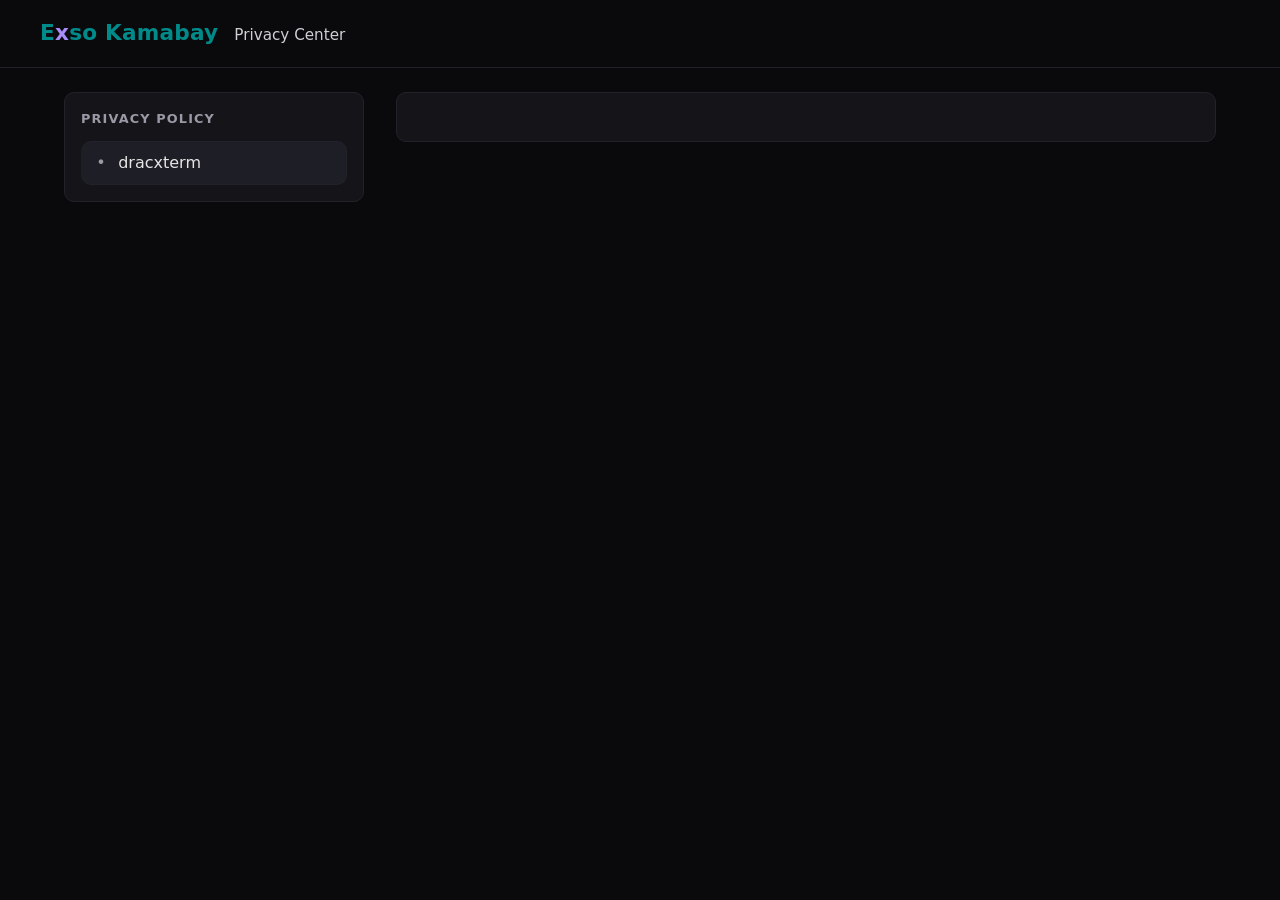
==== index.html @ 7bdce677 "Add privacy center page and dracXterm privacy policy - index.html: privacy center listing and docume" ====
<!DOCTYPE html>
<html lang="id">
<head>
<meta charset="utf-8">
<meta name="viewport" content="width=device-width, initial-scale=1">
<meta name="description" content="Privacy center dracXterm. Daftar dan pembaca dokumen Privacy Policy untuk project dracxterm.">
<meta name="color-scheme" content="dark">
<link rel="icon" href="data:image/svg+xml,%3Csvg xmlns='http://www.w3.org/2000/svg' viewBox='0 0 16 16'%3E%3Crect width='16' height='16' rx='3' fill='%230A0A0C'/%3E%3Cpath d='M3 5l2.5 3L3 11M7.5 11h5.5' stroke='%238A5CF6' stroke-width='1.6' fill='none' stroke-linecap='round' stroke-linejoin='round'/%3E%3C/svg%3E">
<title>Privacy Center dracXterm</title>
<style>
  :root {
    --bg: #0A0A0C;
    --surface: #141419;
    --elevated: #1E1E26;
    --text: #E6E6E6;
    --text-2: #CFCFD6;
    --muted: #9A9AA6;
    --accent: #8A5CF6;
    --accent-text: #A98BF9;
    --wordmark: #008B8B;
    --divider: #22222A;
    --danger: #FF9B9B;
    --amber: #F0B866;
    --mint: #7BE0B0;

    --space-1: 4px;
    --space-2: 8px;
    --space-3: 12px;
    --space-4: 16px;
    --space-5: 24px;
    --space-6: 32px;
    --space-7: 48px;

    --radius: 10px;
    --tap: 44px;

    --z-skip: 50;
    --z-header: 30;
  }

  * { box-sizing: border-box; }

  html { -webkit-text-size-adjust: 100%; }

  body {
    margin: 0;
    background: var(--bg);
    color: var(--text);
    font-family: ui-sans-serif, system-ui, -apple-system, "Segoe UI", Roboto, "Helvetica Neue", Arial, sans-serif;
    font-size: 16px;
    line-height: 1.6;
    min-height: 100vh;
    display: flex;
    flex-direction: column;
    overflow-wrap: break-word;
  }

  a { color: var(--accent-text); }
  a:hover { color: #C3AEFB; }

  :focus-visible {
    outline: 2px solid var(--accent);
    outline-offset: 2px;
    border-radius: 4px;
  }

  .skip {
    position: absolute;
    left: var(--space-4);
    top: -100px;
    z-index: var(--z-skip);
    background: var(--elevated);
    color: var(--text);
    border: 1px solid var(--accent);
    border-radius: var(--radius);
    padding: var(--space-3) var(--space-4);
    text-decoration: none;
    transition: top 120ms ease;
  }
  .skip:focus { top: var(--space-4); }

  header.site {
    position: sticky;
    top: 0;
    z-index: var(--z-header);
    background: rgba(10, 10, 12, 0.94);
    border-bottom: 1px solid var(--divider);
    padding: var(--space-4) var(--space-5);
  }

  .head-inner {
    max-width: 1200px;
    margin: 0 auto;
    display: flex;
    flex-wrap: wrap;
    align-items: baseline;
    gap: var(--space-2) var(--space-4);
  }

  .wordmark {
    font-size: 1.35rem;
    font-weight: 700;
    letter-spacing: 0.01em;
    color: var(--wordmark);
    margin: 0;
  }
  .wordmark .x { color: var(--accent-text); }

  .head-sub {
    margin: 0;
    color: var(--text-2);
    font-size: 0.95rem;
  }

  .layout {
    flex: 1 1 auto;
    width: 100%;
    max-width: 1200px;
    margin: 0 auto;
    padding: var(--space-5);
    display: grid;
    grid-template-columns: minmax(0, 1fr);
    gap: var(--space-5);
    align-items: start;
  }

  @media (min-width: 900px) {
    .layout {
      grid-template-columns: minmax(240px, 300px) minmax(0, 1fr);
      gap: var(--space-6);
    }
    nav.index { position: sticky; top: 88px; }
  }

  nav.index {
    background: var(--surface);
    border: 1px solid var(--divider);
    border-radius: var(--radius);
    padding: var(--space-4);
    min-width: 0;
  }

  .index-title {
    margin: 0 0 var(--space-3);
    font-size: 0.8rem;
    font-weight: 700;
    letter-spacing: 0.09em;
    text-transform: uppercase;
    color: var(--muted);
  }

  ul.policy-list {
    list-style: none;
    margin: 0;
    padding: 0;
    display: flex;
    flex-direction: column;
    gap: var(--space-2);
  }

  ul.policy-list a {
    display: flex;
    align-items: center;
    gap: var(--space-3);
    min-height: var(--tap);
    padding: var(--space-2) var(--space-3);
    border: 1px solid var(--divider);
    border-left: 3px solid transparent;
    border-radius: var(--radius);
    background: var(--elevated);
    color: var(--text);
    text-decoration: none;
    font-weight: 500;
  }

  ul.policy-list a::before {
    content: "\2022";
    color: var(--muted);
    font-size: 1rem;
    line-height: 1;
    width: 1ch;
    flex: none;
    text-align: center;
  }

  ul.policy-list a:hover { border-color: var(--accent); color: #FFFFFF; }

  /* Item aktif ditandai tiga cara sekaligus: glyph penunjuk, huruf tebal, dan
     garis kiri. Warna bukan satu-satunya pembeda. */
  ul.policy-list a[aria-current="true"] {
    border-left-color: var(--accent);
    border-color: var(--accent);
    background: #241D3B;
    font-weight: 700;
  }
  ul.policy-list a[aria-current="true"]::before {
    content: "\25B8";
    color: var(--accent-text);
  }

  .reader {
    background: var(--surface);
    border: 1px solid var(--divider);
    border-radius: var(--radius);
    padding: var(--space-5);
    min-width: 0;
    transition: opacity 160ms ease;
  }

  /* Peredupan diikat ke indikator tunda, bukan ke aria-busy. Muatan yang selesai
     di bawah ambang tunda tidak pernah menyentuh opacity, jadi tidak ada kedipan.
     Blok prefers-reduced-motion di bawah mematikan transisinya. */
  .reader.is-pending { opacity: 0.75; }

  .msg {
    margin: 0;
    padding: var(--space-4);
    border: 1px solid var(--divider);
    border-left: 4px solid var(--muted);
    border-radius: var(--radius);
    background: var(--elevated);
    color: var(--text-2);
  }
  .msg.is-error { border-left-color: var(--danger); }
  .msg.is-busy { border-left-color: var(--accent); }
  .msg strong { display: block; color: var(--text); margin-bottom: var(--space-1); }
  .msg code {
    display: inline-block;
    margin-top: var(--space-2);
    background: #0F0F14;
    border: 1px solid var(--divider);
    border-radius: 6px;
    padding: 2px 6px;
    font-family: ui-monospace, SFMono-Regular, Menlo, Consolas, monospace;
    font-size: 0.9em;
    color: var(--text);
  }
  .msg ul { margin: var(--space-2) 0 0; padding-left: 1.2em; }

  button.retry {
    display: block;
    margin-top: var(--space-3);
    min-height: var(--tap);
    padding: var(--space-2) var(--space-5);
    background: var(--accent);
    color: #0A0A0C;
    border: 1px solid var(--accent);
    border-radius: var(--radius);
    font: inherit;
    font-weight: 700;
    cursor: pointer;
  }
  button.retry:hover { background: #9C74F8; }

  /* --- Gaya untuk artikel policy yang disuntikkan ---
     Hanya elemen <article> yang diimpor ke sini, tanpa <style> milik dokumennya,
     jadi gaya artikel harus ada di halaman ini juga. */
  .reader article { max-width: 70ch; }
  .reader h1 { font-size: clamp(1.6rem, 1.2rem + 1.7vw, 2.1rem); line-height: 1.22; letter-spacing: -0.01em; margin: 0 0 var(--space-2); color: var(--text); }
  .reader h2 { font-size: 1.28rem; line-height: 1.3; letter-spacing: -0.005em; margin: var(--space-7) 0 var(--space-3); padding-top: var(--space-4); border-top: 1px solid var(--divider); color: var(--text); }
  .reader h3 { font-size: 1.02rem; line-height: 1.4; margin: var(--space-5) 0 var(--space-2); color: var(--text); }
  /* Header lengket di atas, jadi lompatan anchor perlu ruang agar judul tidak tertutup. */
  .reader [id] { scroll-margin-top: 96px; }
  .reader p, .reader li { color: var(--text-2); line-height: 1.7; }
  .reader p { margin: 0 0 var(--space-4); }
  .reader ul, .reader ol { padding-left: 1.25em; margin: 0 0 var(--space-4); }
  .reader li { margin-bottom: var(--space-2); }
  .reader li:last-child { margin-bottom: 0; }
  .reader .lead { color: var(--text); font-size: 1.06rem; }
  .reader .doc-meta { color: var(--muted); font-size: 0.92rem; margin-bottom: var(--space-5); }

  .reader .summary {
    background: var(--bg);
    border: 1px solid var(--divider);
    border-left: 3px solid var(--accent);
    border-radius: var(--radius);
    padding: var(--space-5);
    margin: var(--space-5) 0 var(--space-6);
  }
  .reader .summary h2,
  .reader .toc h2 {
    margin: 0 0 var(--space-3);
    padding-top: 0;
    border-top: 0;
    font-size: 0.82rem;
    letter-spacing: 0.1em;
    text-transform: uppercase;
    color: var(--muted);
  }
  .reader .summary ul { margin: 0; padding-left: 1.1em; }
  .reader .summary li { color: var(--text); margin-bottom: var(--space-3); }

  /* Penanda jenis informasi. Arti dibawa oleh teksnya, bukan warnanya. */
  .reader .tags { display: flex; flex-wrap: wrap; gap: var(--space-2); margin: 0 0 var(--space-4); padding: 0; list-style: none; }
  .reader .tag {
    display: inline-block;
    min-width: 0;
    white-space: nowrap;
    margin: 0;
    padding: 3px 10px;
    border: 1px solid currentColor;
    border-radius: 999px;
    background: var(--elevated);
    font-size: 0.78rem;
    font-weight: 600;
    letter-spacing: 0.02em;
    line-height: 1.6;
  }
  .reader .t-lokal { color: var(--accent-text); }
  .reader .t-luar { color: var(--amber); }
  .reader .t-kontrol { color: var(--mint); }

  .reader .callout {
    background: var(--elevated);
    border: 1px solid var(--divider);
    border-left: 3px solid var(--accent);
    border-radius: var(--radius);
    padding: var(--space-4) var(--space-5);
    margin: var(--space-5) 0;
  }
  .reader .callout > :last-child { margin-bottom: 0; }
  .reader .callout p:first-child { color: var(--text); }

  .reader .toc {
    background: var(--bg);
    border: 1px solid var(--divider);
    border-radius: var(--radius);
    padding: var(--space-4) var(--space-5);
    margin-bottom: var(--space-6);
  }
  .reader .toc ol { margin: 0; padding-left: 1.4em; }
  .reader .toc li { margin-bottom: var(--space-1); }
  .reader .toc a { display: inline-block; max-width: 100%; overflow-wrap: anywhere; padding: 6px 0; }

  .reader .scroll-x { overflow-x: auto; margin: 0 0 var(--space-4); }
  .reader table { width: 100%; border-collapse: collapse; font-size: 0.95rem; }
  .reader caption { text-align: left; color: var(--muted); font-size: 0.9rem; padding-bottom: var(--space-2); }
  .reader th, .reader td { border: 1px solid var(--divider); padding: var(--space-2) var(--space-3); text-align: left; vertical-align: top; }
  .reader th { color: var(--text); background: var(--elevated); font-weight: 600; }

  .reader code {
    background: #0F0F14;
    border: 1px solid var(--divider);
    border-radius: 5px;
    padding: 1px 5px;
    font-family: ui-monospace, SFMono-Regular, Menlo, Consolas, "Liberation Mono", monospace;
    font-size: 0.88em;
    color: var(--text);
  }

  .reader .sign-off {
    margin-top: var(--space-6);
    padding-top: var(--space-4);
    border-top: 1px solid var(--divider);
    color: var(--muted);
    font-size: 0.92rem;
  }

  .reader .doc-nav { display: none; }

  @media (max-width: 520px) {
    .layout { padding: var(--space-4); gap: var(--space-4); }
    .reader, nav.index { padding: var(--space-4); }
  }

  /* Penanda dijaga satu baris di lebar normal. Pada lebar ekstrem (zoom tinggi di
     layar kecil) membungkus lebih baik daripada memaksa seluruh halaman menggeser. */
  @media (max-width: 380px) {
    .reader .tag { white-space: normal; overflow-wrap: anywhere; }
  }

  @media (prefers-reduced-motion: reduce) {
    * { animation: none !important; transition: none !important; scroll-behavior: auto !important; }
  }
</style>
</head>
<body>

<a class="skip" href="#reader">Lompat ke isi dokumen</a>

<header class="site">
  <div class="head-inner">
    <p class="wordmark">E<span class="x">x</span>so Kamabay</p>
    <p class="head-sub">Privacy Center</p>
  </div>
</header>

<div class="layout">

  <nav class="index" aria-labelledby="index-title">
    <h2 class="index-title" id="index-title">Privacy Policy</h2>
    <div id="index-state" role="status" aria-live="polite">
      <p class="msg is-busy"><strong>Memuat daftar</strong>Mengambil config.json.</p>
    </div>
    <ul class="policy-list" id="policy-list" hidden></ul>
  </nav>

  <main class="reader" id="reader" tabindex="-1" aria-busy="false" aria-label="Pembaca dokumen">
    <div id="reader-state" role="status" aria-live="polite"></div>
    <div id="reader-content"></div>
  </main>

</div>

<script>
(function () {
  "use strict";

  var PATH_RE = /^Privacy-Policy\/[A-Za-z0-9._-]+\.html$/;

  var listEl = document.getElementById("policy-list");
  var indexState = document.getElementById("index-state");
  var readerState = document.getElementById("reader-state");
  var readerContent = document.getElementById("reader-content");
  var readerEl = document.getElementById("reader");

  var activeLink = null;
  var docController = null;   // AbortController untuk dokumen yang sedang berjalan
  var docToken = 0;           // penanda urutan, supaya respons lama tidak menimpa pilihan terbaru
  var pendingTimer = null;    // penunda indikator muat
  var PENDING_DELAY = 180;    // ms; di bawah ambang ini indikator tidak pernah tampil
  var isFileProtocol = location.protocol === "file:";

  // ---------------------------------------------------------------- utilitas

  function clear(node) {
    while (node.firstChild) node.removeChild(node.firstChild);
  }

  function el(tag, className, text) {
    var n = document.createElement(tag);
    if (className) n.className = className;
    if (text != null) n.textContent = text;
    return n;
  }

  /**
   * Satu panel pesan: judul, penjelasan, contoh perintah opsional, dan tombol
   * "Coba lagi" opsional. Semua teks lewat textContent, tidak pernah innerHTML.
   */
  function showMessage(target, opts) {
    clear(target);
    var box = el("p", "msg" + (opts.kind ? " is-" + opts.kind : ""));
    box.appendChild(el("strong", null, opts.title));
    box.appendChild(document.createTextNode(opts.body || ""));

    if (opts.code) {
      box.appendChild(document.createElement("br"));
      box.appendChild(el("code", null, opts.code));
    }
    target.appendChild(box);

    if (opts.onRetry) {
      var btn = el("button", "retry", "Coba lagi");
      btn.type = "button";
      btn.addEventListener("click", opts.onRetry);
      box.appendChild(btn);
    }
    return box;
  }

  function networkHint(err) {
    if (isFileProtocol) {
      return "Halaman ini dibuka lewat file://, dan peramban memblokir fetch pada protokol itu. " +
             "Jalankan folder project lewat HTTP server lokal, lalu buka http://localhost:8000/.";
    }
    return "Permintaan jaringan gagal: " + (err && err.message ? err.message : "sebab tidak diketahui") + ".";
  }

  // ------------------------------------------------------- validasi entri config

  function validateEntry(entry) {
    if (!entry || typeof entry !== "object" || Array.isArray(entry)) return null;

    var name = entry["project name"];
    var path = entry.path;

    if (typeof name !== "string" || name.trim() === "") return null;
    if (typeof path !== "string") return null;

    if (path.indexOf("\\") !== -1) return null;      // backslash
    if (path.charAt(0) === "/") return null;         // leading slash
    if (path.indexOf("..") !== -1) return null;      // traversal
    if (path.indexOf(":") !== -1) return null;       // protocol atau URL lintas-origin
    if (!PATH_RE.test(path)) return null;            // hanya .html di dalam Privacy-Policy/

    return { name: name.trim(), path: path };
  }

  // ---------------------------------------------------------- sanitasi dokumen

  var FORBIDDEN = "script,iframe,object,embed,noscript,base,form,link,meta,template,frame,frameset,portal";
  var URL_ATTRS = ["href", "src", "xlink:href", "action", "formaction", "data", "srcdoc", "poster", "background"];
  var BAD_SCHEME = /^(javascript|vbscript|data):/i;
  var CONTROL_CHARS = /[\u0000-\u0020]/g;

  function sanitize(root) {
    Array.prototype.forEach.call(root.querySelectorAll(FORBIDDEN), function (node) {
      node.parentNode.removeChild(node);
    });

    var all = root.querySelectorAll("*");
    for (var i = 0; i < all.length; i++) {
      var node = all[i];
      var attrs = Array.prototype.slice.call(node.attributes);
      for (var j = 0; j < attrs.length; j++) {
        var name = attrs[j].name;
        var lower = name.toLowerCase();
        var raw = attrs[j].value || "";
        // Karakter kendali dibuang dulu, supaya "java\tscript:" tidak lolos.
        var value = raw.replace(CONTROL_CHARS, "");

        if (lower.indexOf("on") === 0) {
          node.removeAttribute(name);
        } else if (URL_ATTRS.indexOf(lower) !== -1 && BAD_SCHEME.test(value)) {
          node.removeAttribute(name);
        } else if (lower === "style" && /url\s*\(|expression|@import/i.test(raw)) {
          node.removeAttribute(name);
        }
      }
      if (node.tagName === "A") {
        var href = node.getAttribute("href");
        if (href && href.charAt(0) !== "#") node.setAttribute("rel", "noopener noreferrer");
      }
    }
    return root;
  }

  // ------------------------------------------------------------ memuat dokumen

  function setBusy(on) {
    readerEl.setAttribute("aria-busy", on ? "true" : "false");
  }

  // Status untuk pembaca layar (aria-busy) dipisah dari indikator visual. Panel
  // "Memuat" dan peredupan baru dipasang setelah ambang tunda; dokumen lokal
  // hampir selalu selesai sebelum itu, jadi tidak ada yang sempat berkedip.
  function stopPending() {
    if (pendingTimer !== null) {
      clearTimeout(pendingTimer);
      pendingTimer = null;
    }
    readerEl.classList.remove("is-pending");
  }

  function startPending(entry) {
    stopPending();
    pendingTimer = window.setTimeout(function () {
      pendingTimer = null;
      readerEl.classList.add("is-pending");
      showMessage(readerState, {
        kind: "busy",
        title: "Memuat dokumen",
        body: entry.name + " (" + entry.path + ")"
      });
    }, PENDING_DELAY);
  }

  function markActive(link) {
    if (activeLink) activeLink.removeAttribute("aria-current");
    activeLink = link || null;
    if (activeLink) activeLink.setAttribute("aria-current", "true");
  }

  function loadPolicy(entry, link) {
    // Klik beruntun: batalkan permintaan sebelumnya dan naikkan token, supaya
    // respons yang datang terlambat tidak menimpa pilihan terbaru.
    if (docController) docController.abort();
    var controller = new AbortController();
    var token = ++docToken;
    docController = controller;

    // Isi lama dibiarkan tampil sampai penggantinya siap. Mengosongkannya lebih
    // dulu membuat panel mengerut dan tinggi halaman melompat sebelum isi baru
    // masuk -- itulah yang terlihat sebagai kedipan.
    markActive(link);
    setBusy(true);
    startPending(entry);

    fetch(entry.path, { signal: controller.signal, credentials: "omit" })
      .then(function (res) {
        if (!res.ok) throw new Error("HTTP " + res.status + " " + res.statusText);
        return res.text();
      })
      .then(function (html) {
        if (token !== docToken) return;   // sudah tergantikan klik yang lebih baru

        var parsed = new DOMParser().parseFromString(html, "text/html");
        var article = parsed.querySelector("[data-policy-content]");

        if (!article) {
          stopPending();
          clear(readerContent);
          setBusy(false);
          showMessage(readerState, {
            kind: "error",
            title: "Dokumen tidak punya bagian yang bisa ditampilkan.",
            body: entry.path + " berhasil diambil, tetapi di dalamnya tidak ada elemen " +
                  "[data-policy-content]. Buka berkas itu langsung lewat tautan di daftar untuk membacanya.",
            onRetry: function () { loadPolicy(entry, link); }
          });
          return;
        }

        var safe = sanitize(document.importNode(article, true));
        stopPending();
        clear(readerState);
        clear(readerContent);
        readerContent.appendChild(safe);
        setBusy(false);

        // Penggantian di tempat mempertahankan posisi gulir. Kalau kepala pembaca
        // sudah tergulir ke atas layar, kembalikan ke sana supaya dokumen baru
        // dibaca dari awal, bukan dari tengah.
        if (readerEl.getBoundingClientRect().top < 0) {
          readerEl.scrollIntoView({ block: "start" });
        }

        // Di layar sempit, pembaca berada di bawah daftar. Fokus dipindahkan ke judul
        // artikel supaya pembacaan dimulai dari sana dan Tab berikutnya berjalan dari
        // posisi itu, bukan kembali ke awal halaman.
        var heading = safe.querySelector("h1, h2");
        if (heading && window.matchMedia("(max-width: 899px)").matches) {
          if (!heading.hasAttribute("tabindex")) heading.setAttribute("tabindex", "-1");
          heading.focus();
        }
      })
      .catch(function (err) {
        if (err && err.name === "AbortError") return;
        if (token !== docToken) return;
        stopPending();
        clear(readerContent);
        setBusy(false);
        showMessage(readerState, {
          kind: "error",
          title: "Dokumen gagal dimuat.",
          body: networkHint(err) + " Berkas yang diminta: " + entry.path + ".",
          code: isFileProtocol ? "python3 -m http.server 8000" : null,
          onRetry: function () { loadPolicy(entry, link); }
        });
      });
  }

  // -------------------------------------------------------------- render daftar

  function renderList(entries) {
    clear(listEl);
    listEl.hidden = false;

    entries.forEach(function (entry) {
      var li = document.createElement("li");
      var a = document.createElement("a");
      a.href = entry.path;              // satu-satunya sumber URL adalah entry.path
      a.textContent = entry.name;       // nama dari config, selalu sebagai teks
      a.addEventListener("click", function (ev) {
        if (ev.metaKey || ev.ctrlKey || ev.shiftKey || ev.altKey || ev.button !== 0) return;
        ev.preventDefault();
        loadPolicy(entry, a);
      });
      li.appendChild(a);
      listEl.appendChild(li);
    });

    // Satu dokumen tidak butuh kotak pencarian, jadi tidak ada. Hitungan hanya
    // ditampilkan saat daftarnya lebih dari satu.
    clear(indexState);
    if (entries.length > 1) {
      var box = el("p", "msg");
      box.appendChild(el("strong", null, entries.length + " dokumen tersedia"));
      box.appendChild(document.createTextNode("Pilih salah satu untuk membacanya."));
      indexState.appendChild(box);
    }
  }

  // ----------------------------------------------------------------- muat config

  function loadConfig() {
    listEl.hidden = true;
    clear(listEl);
    clear(readerState);
    clear(readerContent);
    markActive(null);
    showMessage(indexState, { kind: "busy", title: "Memuat daftar", body: "Mengambil config.json." });

    fetch("./config.json", { cache: "no-cache", credentials: "omit" })
      .then(function (res) {
        if (!res.ok) throw new Error("HTTP " + res.status + " " + res.statusText);
        return res.text();
      })
      .then(function (text) {
        var data;
        try {
          data = JSON.parse(text);
        } catch (e) {
          throw new SyntaxError("config.json bukan JSON yang valid. " + e.message);
        }

        // Bentuk resminya array. Satu object dinormalkan jadi array supaya loader
        // tetap kompatibel dengan config lama.
        var raw = Array.isArray(data) ? data : (data && typeof data === "object" ? [data] : null);
        if (!raw) {
          showMessage(indexState, {
            kind: "error",
            title: "Bentuk config.json tidak dikenali.",
            body: "Isinya harus berupa array entri, atau satu object entri.",
            onRetry: loadConfig
          });
          return;
        }

        var valid = [];
        var rejected = 0;
        raw.forEach(function (item) {
          var entry = validateEntry(item);
          if (entry) valid.push(entry); else rejected++;
        });

        if (valid.length === 0) {
          showMessage(indexState, {
            kind: "error",
            title: rejected > 0 ? "Tidak ada entri yang valid." : "Daftar masih kosong.",
            body: rejected > 0
              ? rejected + " entri ditolak. Setiap entri butuh \"project name\" berisi teks dan \"path\" relatif berbentuk:"
              : "config.json terbaca, tetapi belum berisi satu pun Privacy Policy.",
            code: rejected > 0 ? "Privacy-Policy/<nama>.html" : null,
            onRetry: loadConfig
          });
          return;
        }

        renderList(valid);

        if (rejected > 0) {
          showMessage(readerState, {
            kind: "error",
            title: rejected + " entri dilewati.",
            body: "Entri tersebut tidak lolos pemeriksaan path. Sisanya tetap bisa dibuka dari daftar."
          });
        }
      })
      .catch(function (err) {
        var syntax = err instanceof SyntaxError;
        showMessage(indexState, {
          kind: "error",
          title: syntax ? "config.json gagal dibaca." : "Daftar gagal dimuat.",
          body: syntax ? err.message : networkHint(err),
          code: isFileProtocol ? "python3 -m http.server 8000" : null,
          onRetry: loadConfig
        });
      });
  }

  loadConfig();
})();
</script>

</body>
</html>
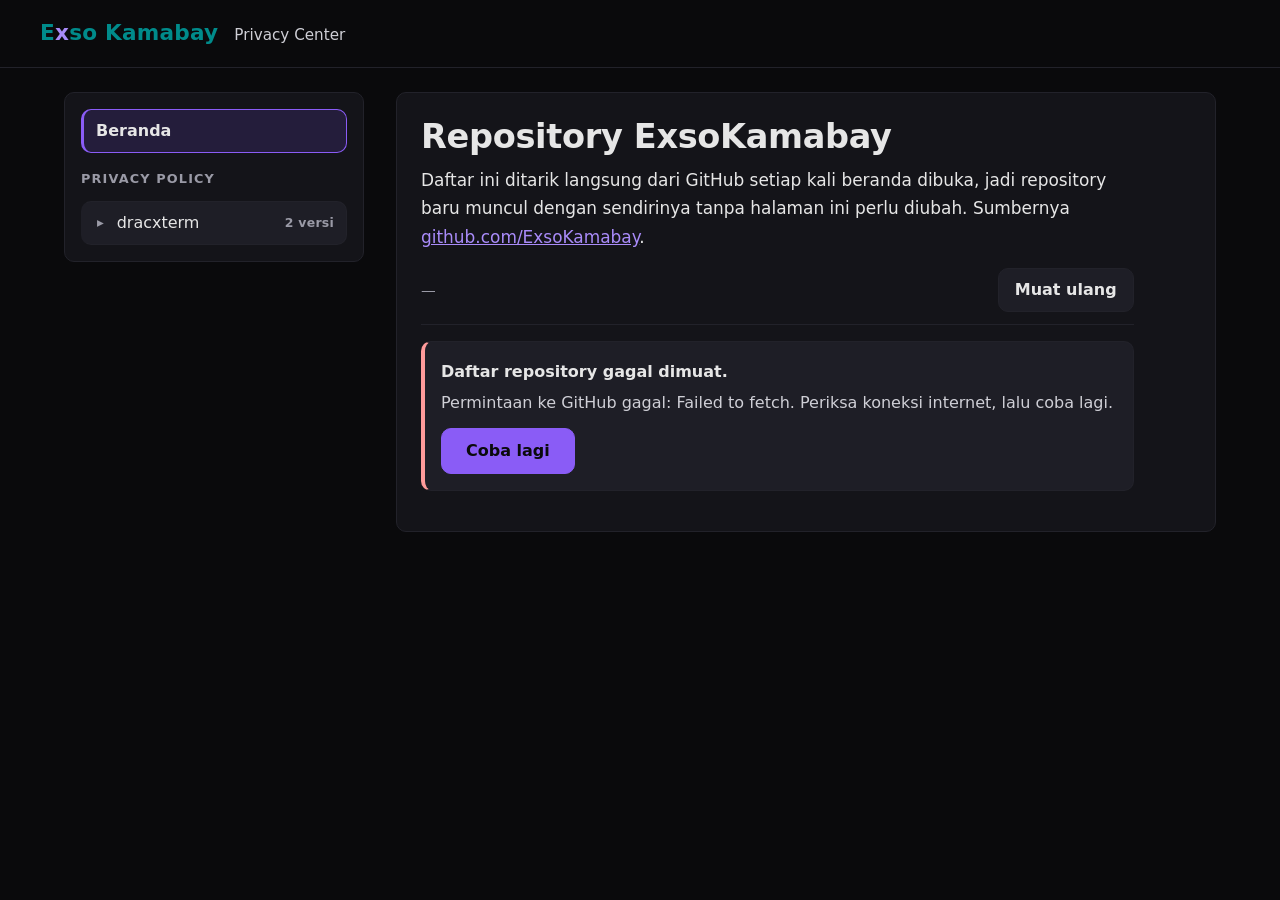
==== commit 1f5d8f6b: "Add per-version policy documents and a repository home panel - Privacy-Policy/dracxterm/: documents " ====
--- a/index.html
+++ b/index.html
@@ -3,7 +3,7 @@
 <head>
 <meta charset="utf-8">
 <meta name="viewport" content="width=device-width, initial-scale=1">
-<meta name="description" content="Privacy center dracXterm. Daftar dan pembaca dokumen Privacy Policy untuk project dracxterm.">
+<meta name="description" content="Privacy center Exso Kamabay. Daftar repository publik dari GitHub, serta pembaca dokumen Privacy Policy per project dan per versi.">
 <meta name="color-scheme" content="dark">
 <link rel="icon" href="data:image/svg+xml,%3Csvg xmlns='http://www.w3.org/2000/svg' viewBox='0 0 16 16'%3E%3Crect width='16' height='16' rx='3' fill='%230A0A0C'/%3E%3Cpath d='M3 5l2.5 3L3 11M7.5 11h5.5' stroke='%238A5CF6' stroke-width='1.6' fill='none' stroke-linecap='round' stroke-linejoin='round'/%3E%3C/svg%3E">
 <title>Privacy Center dracXterm</title>
@@ -40,6 +40,10 @@
 
   * { box-sizing: border-box; }
 
+  /* display:none bawaan atribut hidden kalah oleh display:flex di bawah,
+     jadi aturannya dipaksa di sini sekali untuk seluruh halaman. */
+  [hidden] { display: none !important; }
+
   html { -webkit-text-size-adjust: 100%; }
 
   body {
@@ -158,10 +162,12 @@
     gap: var(--space-2);
   }
 
-  ul.policy-list a {
+  /* --- Baris project: tombol yang mengungkap daftar versinya --- */
+  .project-btn {
     display: flex;
     align-items: center;
     gap: var(--space-3);
+    width: 100%;
     min-height: var(--tap);
     padding: var(--space-2) var(--space-3);
     border: 1px solid var(--divider);
@@ -169,11 +175,73 @@
     border-radius: var(--radius);
     background: var(--elevated);
     color: var(--text);
+    font: inherit;
+    font-weight: 500;
+    text-align: left;
+    cursor: pointer;
+  }
+
+  /* Arah segitiga membawa status buka/tutup tanpa bergantung pada warna. */
+  .project-btn::before {
+    content: "\25B8";
+    color: var(--muted);
+    font-size: 0.85rem;
+    line-height: 1;
+    width: 1ch;
+    flex: none;
+    text-align: center;
+  }
+  .project-btn[aria-expanded="true"]::before {
+    content: "\25BE";
+    color: var(--accent-text);
+  }
+
+  .project-btn:hover { border-color: var(--accent); color: #FFFFFF; }
+
+  .project-name { flex: 1 1 auto; min-width: 0; overflow-wrap: anywhere; }
+
+  .project-count {
+    flex: none;
+    color: var(--muted);
+    font-size: 0.78rem;
+    font-weight: 600;
+    letter-spacing: 0.02em;
+  }
+
+  /* Project yang dokumennya sedang dibaca tetap terbaca walau daftar versinya
+     ditutup lagi. */
+  .project-btn.is-reading {
+    border-left-color: var(--accent);
+    border-color: var(--accent);
+    font-weight: 700;
+  }
+
+  ul.version-list {
+    list-style: none;
+    margin: var(--space-2) 0 var(--space-2) var(--space-4);
+    padding: 0 0 0 var(--space-3);
+    border-left: 1px solid var(--divider);
+    display: flex;
+    flex-direction: column;
+    gap: var(--space-1);
+  }
+
+  ul.version-list a {
+    display: flex;
+    align-items: center;
+    gap: var(--space-2);
+    min-height: var(--tap);
+    padding: var(--space-2) var(--space-3);
+    border: 1px solid transparent;
+    border-left: 3px solid transparent;
+    border-radius: var(--radius);
+    color: var(--text-2);
     text-decoration: none;
-    font-weight: 500;
-  }
-
-  ul.policy-list a::before {
+    font-family: ui-monospace, SFMono-Regular, Menlo, Consolas, "Liberation Mono", monospace;
+    font-size: 0.92rem;
+  }
+
+  ul.version-list a::before {
     content: "\2022";
     color: var(--muted);
     font-size: 1rem;
@@ -183,17 +251,18 @@
     text-align: center;
   }
 
-  ul.policy-list a:hover { border-color: var(--accent); color: #FFFFFF; }
-
-  /* Item aktif ditandai tiga cara sekaligus: glyph penunjuk, huruf tebal, dan
+  ul.version-list a:hover { border-color: var(--accent); color: #FFFFFF; }
+
+  /* Versi aktif ditandai tiga cara sekaligus: glyph penunjuk, huruf tebal, dan
      garis kiri. Warna bukan satu-satunya pembeda. */
-  ul.policy-list a[aria-current="true"] {
+  ul.version-list a[aria-current="true"] {
     border-left-color: var(--accent);
     border-color: var(--accent);
     background: #241D3B;
+    color: var(--text);
     font-weight: 700;
   }
-  ul.policy-list a[aria-current="true"]::before {
+  ul.version-list a[aria-current="true"]::before {
     content: "\25B8";
     color: var(--accent-text);
   }
@@ -211,6 +280,21 @@
      di bawah ambang tunda tidak pernah menyentuh opacity, jadi tidak ada kedipan.
      Blok prefers-reduced-motion di bawah mematikan transisinya. */
   .reader.is-pending { opacity: 0.75; }
+
+  /* Animasi masuk. Fill mode "backwards" dipilih supaya keadaan awal berlaku
+     sejak frame pertama tetapi tidak menetap sesudahnya: elemen tidak pernah
+     bisa tertinggal transparan kalau animasinya batal berjalan. */
+  @keyframes enter-rise {
+    from { opacity: 0; transform: translateY(6px); }
+    to   { opacity: 1; transform: none; }
+  }
+  @keyframes enter-fade {
+    from { opacity: 0; }
+    to   { opacity: 1; }
+  }
+
+  .enter { animation: enter-rise 200ms ease-out backwards; }
+  .enter-soft { animation: enter-fade 160ms ease-out backwards; }
 
   .msg {
     margin: 0;
@@ -358,6 +442,157 @@
 
   .reader .doc-nav { display: none; }
 
+  /* --- Beranda: daftar repository yang diambil langsung dari GitHub ---
+     Ditaruh setelah gaya artikel policy supaya override .reader ul / .reader li
+     di bawah ini menang tanpa perlu menaikkan spesifisitas. */
+  .nav-home {
+    display: block;
+    width: 100%;
+    min-height: var(--tap);
+    margin-bottom: var(--space-4);
+    padding: var(--space-2) var(--space-3);
+    border: 1px solid var(--divider);
+    border-left: 3px solid transparent;
+    border-radius: var(--radius);
+    background: var(--elevated);
+    color: var(--text);
+    font: inherit;
+    font-weight: 600;
+    text-align: left;
+    cursor: pointer;
+  }
+  .nav-home:hover { border-color: var(--accent); color: #FFFFFF; }
+  .nav-home[aria-current="true"] {
+    border-color: var(--accent);
+    border-left-color: var(--accent);
+    background: #241D3B;
+    font-weight: 700;
+  }
+
+  .reader .home { max-width: 70ch; }
+
+  .repo-bar {
+    display: flex;
+    flex-wrap: wrap;
+    align-items: center;
+    justify-content: space-between;
+    gap: var(--space-3);
+    margin: 0 0 var(--space-4);
+    padding-bottom: var(--space-3);
+    border-bottom: 1px solid var(--divider);
+  }
+  .reader .repo-count { margin: 0; color: var(--muted); font-size: 0.92rem; }
+
+  .repo-refresh {
+    min-height: var(--tap);
+    padding: var(--space-2) var(--space-4);
+    border: 1px solid var(--divider);
+    border-radius: var(--radius);
+    background: var(--elevated);
+    color: var(--text);
+    font: inherit;
+    font-weight: 600;
+    cursor: pointer;
+  }
+  .repo-refresh:hover { border-color: var(--accent); color: #FFFFFF; }
+  .repo-refresh[disabled] { opacity: 0.6; cursor: default; }
+  .repo-refresh { transition: opacity 160ms ease, border-color 120ms ease, color 120ms ease; }
+
+  /* Penanda penyegaran ditumpangkan di atas garis batas yang memang sudah ada,
+     jadi ia tidak menambah tinggi dan tidak ada isi yang bergeser saat muncul. */
+  .repo-bar { position: relative; }
+  .repo-bar::after {
+    content: "";
+    position: absolute;
+    left: 0;
+    right: 0;
+    bottom: -1px;
+    height: 1px;
+    background: var(--accent);
+    transform: scaleX(0);
+    opacity: 0;
+    transition: opacity 160ms ease;
+  }
+  .home.is-refreshing .repo-bar::after {
+    opacity: 1;
+    animation: repo-sweep 1000ms ease-in-out infinite;
+  }
+  @keyframes repo-sweep {
+    0%       { transform: scaleX(0); transform-origin: left center; }
+    49.9%    { transform: scaleX(1); transform-origin: left center; }
+    50%      { transform: scaleX(1); transform-origin: right center; }
+    100%     { transform: scaleX(0); transform-origin: right center; }
+  }
+
+  ul.repo-list { transition: opacity 160ms ease; }
+  .home.is-refreshing ul.repo-list { opacity: 0.65; }
+
+  .repo-state { margin-bottom: var(--space-4); }
+  .repo-state:empty { display: none; margin-bottom: 0; }
+
+  ul.repo-list {
+    list-style: none;
+    margin: 0;
+    padding: 0;
+    display: flex;
+    flex-direction: column;
+    gap: var(--space-3);
+  }
+
+  li.repo {
+    margin: 0;
+    padding: var(--space-4);
+    border: 1px solid var(--divider);
+    border-left: 3px solid var(--divider);
+    border-radius: var(--radius);
+    background: var(--elevated);
+  }
+  li.repo:hover { border-left-color: var(--accent); }
+
+  .repo-head {
+    display: flex;
+    flex-wrap: wrap;
+    align-items: baseline;
+    gap: var(--space-2) var(--space-3);
+    margin-bottom: var(--space-2);
+  }
+
+  .repo-name {
+    font-family: ui-monospace, SFMono-Regular, Menlo, Consolas, "Liberation Mono", monospace;
+    font-size: 1rem;
+    font-weight: 700;
+    overflow-wrap: anywhere;
+  }
+
+  /* Penanda jenis repo. Artinya dibawa oleh teksnya, bukan warnanya. */
+  .repo-badge {
+    padding: 1px 8px;
+    border: 1px solid currentColor;
+    border-radius: 999px;
+    color: var(--muted);
+    font-size: 0.75rem;
+    font-weight: 600;
+    letter-spacing: 0.02em;
+    white-space: nowrap;
+  }
+
+  .reader .repo-desc { margin: 0 0 var(--space-3); color: var(--text-2); }
+  .reader .repo-desc.is-empty { color: var(--muted); font-style: italic; }
+
+  ul.repo-meta {
+    display: flex;
+    flex-wrap: wrap;
+    gap: var(--space-2) var(--space-4);
+    margin: 0;
+    padding: 0;
+    list-style: none;
+  }
+  .reader ul.repo-meta li {
+    margin: 0;
+    color: var(--muted);
+    font-size: 0.85rem;
+  }
+
   @media (max-width: 520px) {
     .layout { padding: var(--space-4); gap: var(--space-4); }
     .reader, nav.index { padding: var(--space-4); }
@@ -387,7 +622,8 @@
 
 <div class="layout">
 
-  <nav class="index" aria-labelledby="index-title">
+  <nav class="index" aria-label="Navigasi dokumen">
+    <button type="button" class="nav-home" id="nav-home" aria-current="true">Beranda</button>
     <h2 class="index-title" id="index-title">Privacy Policy</h2>
     <div id="index-state" role="status" aria-live="polite">
       <p class="msg is-busy"><strong>Memuat daftar</strong>Mengambil config.json.</p>
@@ -395,7 +631,7 @@
     <ul class="policy-list" id="policy-list" hidden></ul>
   </nav>
 
-  <main class="reader" id="reader" tabindex="-1" aria-busy="false" aria-label="Pembaca dokumen">
+  <main class="reader" id="reader" tabindex="-1" aria-busy="false" aria-label="Panel utama">
     <div id="reader-state" role="status" aria-live="polite"></div>
     <div id="reader-content"></div>
   </main>
@@ -406,7 +642,25 @@
 (function () {
   "use strict";
 
-  var PATH_RE = /^Privacy-Policy\/[A-Za-z0-9._-]+\.html$/;
+  // Berkas dokumen selalu di dalam Privacy-Policy/, boleh langsung di sana atau
+  // satu tingkat di dalam folder project. Tidak ada bentuk lain yang diterima.
+  var FILE_RE = /^Privacy-Policy\/(?:[A-Za-z0-9._-]+\/)?[A-Za-z0-9._-]+\.html$/;
+  var DIR_RE = /^Privacy-Policy\/[A-Za-z0-9._-]+$/;
+  var LABEL_RE = /^[A-Za-z0-9][A-Za-z0-9._-]*$/;
+
+  // Beranda menarik daftar repository publik langsung dari GitHub, jadi repo
+  // baru ikut muncul tanpa halaman ini perlu diubah. Endpoint-nya publik dan
+  // mengirim Access-Control-Allow-Origin: *, jadi tidak butuh proxy atau token.
+  var GH_USER = "ExsoKamabay";
+  var GH_API = "https://api.github.com/users/" + GH_USER + "/repos";
+  var GH_PROFILE = "https://github.com/" + GH_USER;
+  var REPO_URL_RE = /^https:\/\/github\.com\/[A-Za-z0-9._-]+\/[A-Za-z0-9._-]+$/;
+  var REPO_PAGE_SIZE = 100;
+  var REPO_MAX_PAGES = 3;
+  // Tanpa token GitHub hanya memberi 60 permintaan per jam per alamat IP.
+  // Cache singkat menahan muat-ulang beruntun tanpa membuat daftarnya basi.
+  var REPO_CACHE_KEY = "privacy-center:repos:" + GH_USER;
+  var REPO_TTL = 10 * 60 * 1000;
 
   var listEl = document.getElementById("policy-list");
   var indexState = document.getElementById("index-state");
@@ -414,6 +668,7 @@
   var readerContent = document.getElementById("reader-content");
   var readerEl = document.getElementById("reader");
 
+  var projects = [];          // project yang sudah dirender, untuk penanda "sedang dibaca"
   var activeLink = null;
   var docController = null;   // AbortController untuk dokumen yang sedang berjalan
   var docToken = 0;           // penanda urutan, supaya respons lama tidak menimpa pilihan terbaru
@@ -421,6 +676,17 @@
   var PENDING_DELAY = 180;    // ms; di bawah ambang ini indikator tidak pernah tampil
   var isFileProtocol = location.protocol === "file:";
 
+  var homeBtn = document.getElementById("nav-home");
+  var homeVisible = false;    // beranda sedang tampil di panel pembaca
+  var repoListEl = null;      // <ul> repo, dibuat ulang tiap beranda dirender
+  var repoStateEl = null;     // slot pesan di dalam beranda
+  var repoCountEl = null;
+  var repoRefreshBtn = null;
+  var repoController = null;
+  var repoToken = 0;
+  var repoPendingTimer = null;   // penunda indikator segar, sama pola dengan pembaca
+  var repoListSignature = "";    // isi daftar yang sedang tampil, untuk memutuskan perlu dirender ulang atau tidak
+
   // ---------------------------------------------------------------- utilitas
 
   function clear(node) {
@@ -432,6 +698,23 @@
     if (className) n.className = className;
     if (text != null) n.textContent = text;
     return n;
+  }
+
+  function prefersReducedMotion() {
+    return !!(window.matchMedia && window.matchMedia("(prefers-reduced-motion: reduce)").matches);
+  }
+
+  /**
+   * Menandai satu elemen supaya dimunculkan dengan animasi masuk. Kelasnya
+   * dipasang sebelum elemen menyentuh dokumen, jadi keadaan awalnya sudah
+   * berlaku pada frame pertama dan tidak ada satu frame pun yang menampilkannya
+   * penuh lalu menariknya kembali.
+   */
+  function animateIn(node, soft, delayMs) {
+    if (!node || prefersReducedMotion()) return node;
+    node.classList.add(soft ? "enter-soft" : "enter");
+    if (delayMs) node.style.animationDelay = delayMs + "ms";
+    return node;
   }
 
   /**
@@ -448,6 +731,7 @@
       box.appendChild(document.createElement("br"));
       box.appendChild(el("code", null, opts.code));
     }
+    animateIn(box, true);
     target.appendChild(box);
 
     if (opts.onRetry) {
@@ -469,6 +753,63 @@
 
   // ------------------------------------------------------- validasi entri config
 
+  // Dipakai untuk semua path config: relatif, tanpa traversal, tanpa protokol.
+  function pathIsSafe(p) {
+    if (typeof p !== "string" || p === "") return false;
+    if (p.indexOf("\\") !== -1) return false;   // backslash
+    if (p.charAt(0) === "/") return false;      // leading slash
+    if (p.indexOf("..") !== -1) return false;   // traversal
+    if (p.indexOf(":") !== -1) return false;    // protocol atau URL lintas-origin
+    return true;
+  }
+
+  function lastSegment(path) {
+    var i = path.lastIndexOf("/");
+    return i === -1 ? path : path.slice(i + 1);
+  }
+
+  /**
+   * Satu versi. Bentuk yang diterima:
+   *
+   *   "v1.0.0"                                 -> path diturunkan dari folder project
+   *   { "version": "v1.0.0", "path": "..." }   -> path ditulis sendiri
+   *
+   * Bentuk pertama menurunkan path jadi <folder>/<nama folder>-<versi>.html,
+   * yaitu pola penamaan berkas yang dipakai di repo ini.
+   */
+  function validateVersion(item, dir) {
+    var label, path;
+
+    if (typeof item === "string") {
+      label = item.trim();
+      path = dir + "/" + lastSegment(dir) + "-" + label + ".html";
+    } else if (item && typeof item === "object" && !Array.isArray(item)) {
+      label = typeof item.version === "string" ? item.version.trim() : "";
+      path = typeof item.path === "string"
+        ? item.path
+        : dir + "/" + lastSegment(dir) + "-" + label + ".html";
+    } else {
+      return null;
+    }
+
+    if (!LABEL_RE.test(label)) return null;
+    if (!pathIsSafe(path)) return null;
+    if (!FILE_RE.test(path)) return null;        // hanya .html di dalam Privacy-Policy/
+
+    return { label: label, path: path, link: null };
+  }
+
+  /**
+   * Satu project. Bentuk resminya:
+   *
+   *   { "project name": "dracxterm",
+   *     "path": "Privacy-Policy/dracxterm",
+   *     "default version": "v1.0.0",
+   *     "versions": ["v1.0.0"] }
+   *
+   * Entri lama yang "path"-nya langsung menunjuk satu berkas .html tetap
+   * diterima, dan dibaca sebagai project dengan satu versi.
+   */
   function validateEntry(entry) {
     if (!entry || typeof entry !== "object" || Array.isArray(entry)) return null;
 
@@ -476,15 +817,35 @@
     var path = entry.path;
 
     if (typeof name !== "string" || name.trim() === "") return null;
-    if (typeof path !== "string") return null;
-
-    if (path.indexOf("\\") !== -1) return null;      // backslash
-    if (path.charAt(0) === "/") return null;         // leading slash
-    if (path.indexOf("..") !== -1) return null;      // traversal
-    if (path.indexOf(":") !== -1) return null;       // protocol atau URL lintas-origin
-    if (!PATH_RE.test(path)) return null;            // hanya .html di dalam Privacy-Policy/
-
-    return { name: name.trim(), path: path };
+    if (!pathIsSafe(path)) return null;
+
+    var versions = [];
+
+    if (Array.isArray(entry.versions) && entry.versions.length > 0) {
+      if (!DIR_RE.test(path)) return null;       // daftar versi butuh path folder project
+      for (var i = 0; i < entry.versions.length; i++) {
+        var v = validateVersion(entry.versions[i], path);
+        if (!v) return null;                     // satu versi cacat membatalkan entrinya
+        versions.push(v);
+      }
+    } else if (FILE_RE.test(path)) {
+      // Project tanpa daftar versi: berkasnya sendiri jadi satu-satunya versi.
+      var only = typeof entry["default version"] === "string" ? entry["default version"].trim() : "v1.0.0";
+      if (!LABEL_RE.test(only)) return null;
+      versions.push({ label: only, path: path, link: null });
+    } else {
+      return null;
+    }
+
+    // Versi bawaan: yang disebut "default version" kalau memang ada di daftar,
+    // kalau tidak, versi pertama. Config repo ini menaruh v1.0.0 di urutan awal.
+    var wanted = typeof entry["default version"] === "string" ? entry["default version"].trim() : "";
+    var defaultIndex = 0;
+    for (var j = 0; j < versions.length; j++) {
+      if (versions[j].label === wanted) { defaultIndex = j; break; }
+    }
+
+    return { name: name.trim(), versions: versions, defaultIndex: defaultIndex, btn: null };
   }
 
   // ---------------------------------------------------------- sanitasi dokumen
@@ -543,7 +904,7 @@
     readerEl.classList.remove("is-pending");
   }
 
-  function startPending(entry) {
+  function startPending(project, version) {
     stopPending();
     pendingTimer = window.setTimeout(function () {
       pendingTimer = null;
@@ -551,18 +912,40 @@
       showMessage(readerState, {
         kind: "busy",
         title: "Memuat dokumen",
-        body: entry.name + " (" + entry.path + ")"
+        body: project.name + " " + version.label + " (" + version.path + ")"
       });
     }, PENDING_DELAY);
+  }
+
+  // Apakah salah satu versi project ini yang sedang tampil di pembaca.
+  function isReading(project) {
+    if (!activeLink) return false;
+    for (var i = 0; i < project.versions.length; i++) {
+      if (project.versions[i].link === activeLink) return true;
+    }
+    return false;
   }
 
   function markActive(link) {
     if (activeLink) activeLink.removeAttribute("aria-current");
     activeLink = link || null;
     if (activeLink) activeLink.setAttribute("aria-current", "true");
-  }
-
-  function loadPolicy(entry, link) {
+
+    // Beranda dan sebuah versi tidak pernah aktif bersamaan.
+    if (activeLink) {
+      homeVisible = false;
+      homeBtn.removeAttribute("aria-current");
+    }
+
+    // Project yang sedang dibaca tetap ditandai walau daftar versinya ditutup.
+    projects.forEach(function (p) {
+      if (!p.btn) return;
+      if (isReading(p)) p.btn.classList.add("is-reading");
+      else p.btn.classList.remove("is-reading");
+    });
+  }
+
+  function loadPolicy(project, version) {
     // Klik beruntun: batalkan permintaan sebelumnya dan naikkan token, supaya
     // respons yang datang terlambat tidak menimpa pilihan terbaru.
     if (docController) docController.abort();
@@ -573,11 +956,20 @@
     // Isi lama dibiarkan tampil sampai penggantinya siap. Mengosongkannya lebih
     // dulu membuat panel mengerut dan tinggi halaman melompat sebelum isi baru
     // masuk -- itulah yang terlihat sebagai kedipan.
-    markActive(link);
+    // Beranda dibongkar bersama isi pembaca yang lama, jadi permintaan repo yang
+    // masih berjalan dibatalkan dan acuannya dilepas supaya tidak menulis ke
+    // elemen yang sudah tidak ada di dokumen.
+    if (repoController) repoController.abort();
+    repoToken++;
+    stopRepoPending();          // dipanggil selagi acuannya masih ada
+    repoListSignature = "";
+    repoListEl = repoStateEl = repoCountEl = repoRefreshBtn = null;
+
+    markActive(version.link);
     setBusy(true);
-    startPending(entry);
-
-    fetch(entry.path, { signal: controller.signal, credentials: "omit" })
+    startPending(project, version);
+
+    fetch(version.path, { signal: controller.signal, credentials: "omit" })
       .then(function (res) {
         if (!res.ok) throw new Error("HTTP " + res.status + " " + res.statusText);
         return res.text();
@@ -595,9 +987,9 @@
           showMessage(readerState, {
             kind: "error",
             title: "Dokumen tidak punya bagian yang bisa ditampilkan.",
-            body: entry.path + " berhasil diambil, tetapi di dalamnya tidak ada elemen " +
-                  "[data-policy-content]. Buka berkas itu langsung lewat tautan di daftar untuk membacanya.",
-            onRetry: function () { loadPolicy(entry, link); }
+            body: version.path + " berhasil diambil, tetapi di dalamnya tidak ada elemen " +
+                  "[data-policy-content]. Buka berkas itu langsung lewat tautan versinya untuk membacanya.",
+            onRetry: function () { loadPolicy(project, version); }
           });
           return;
         }
@@ -606,6 +998,7 @@
         stopPending();
         clear(readerState);
         clear(readerContent);
+        animateIn(safe);
         readerContent.appendChild(safe);
         setBusy(false);
 
@@ -634,40 +1027,457 @@
         showMessage(readerState, {
           kind: "error",
           title: "Dokumen gagal dimuat.",
-          body: networkHint(err) + " Berkas yang diminta: " + entry.path + ".",
+          body: networkHint(err) + " Berkas yang diminta: " + version.path + ".",
           code: isFileProtocol ? "python3 -m http.server 8000" : null,
-          onRetry: function () { loadPolicy(entry, link); }
+          onRetry: function () { loadPolicy(project, version); }
         });
       });
   }
 
+  // ------------------------------------------- beranda: daftar repository GitHub
+
+  function formatDate(iso) {
+    var d = new Date(iso);
+    if (!iso || isNaN(d.getTime())) return "";
+    try {
+      return d.toLocaleDateString("id-ID", { day: "numeric", month: "short", year: "numeric" });
+    } catch (e) {
+      return String(iso).slice(0, 10);
+    }
+  }
+
+  function formatDateTime(t) {
+    var d = new Date(t);
+    if (isNaN(d.getTime())) return "waktu tidak diketahui";
+    try {
+      return d.toLocaleString("id-ID", {
+        day: "numeric", month: "short", year: "numeric", hour: "2-digit", minute: "2-digit"
+      });
+    } catch (e) {
+      return d.toISOString().slice(0, 16).replace("T", " ");
+    }
+  }
+
+  // Balasan GitHub diperkecil jadi bentuk milik halaman ini. Hanya html_url yang
+  // pernah dipakai sebagai URL, jadi hanya itu yang perlu lolos pola ketat;
+  // sisanya selalu masuk lewat textContent.
+  function normalizeRepo(r) {
+    if (!r || typeof r !== "object" || Array.isArray(r)) return null;
+    if (typeof r.name !== "string" || r.name.trim() === "") return null;
+
+    var url = typeof r.html_url === "string" && REPO_URL_RE.test(r.html_url) ? r.html_url : null;
+    var desc = typeof r.description === "string" ? r.description.trim() : "";
+
+    return {
+      name: r.name.trim(),
+      url: url,
+      desc: desc,
+      language: typeof r.language === "string" ? r.language : "",
+      stars: typeof r.stargazers_count === "number" ? r.stargazers_count : 0,
+      forks: typeof r.forks_count === "number" ? r.forks_count : 0,
+      isFork: r.fork === true,
+      archived: r.archived === true,
+      updated: typeof r.pushed_at === "string" ? r.pushed_at : ""
+    };
+  }
+
+  // Cache boleh diutak-atik dari luar halaman ini, jadi isinya diperiksa ulang
+  // dengan syarat yang sama seperti data segar sebelum dipakai.
+  function repoIsSane(r) {
+    return !!r && typeof r === "object" && !Array.isArray(r) &&
+           typeof r.name === "string" && r.name !== "" &&
+           (r.url === null || (typeof r.url === "string" && REPO_URL_RE.test(r.url)));
+  }
+
+  function readRepoCache() {
+    try {
+      var raw = window.localStorage.getItem(REPO_CACHE_KEY);
+      if (!raw) return null;
+      var obj = JSON.parse(raw);
+      if (!obj || typeof obj.time !== "number" || !Array.isArray(obj.repos)) return null;
+      var list = [];
+      for (var i = 0; i < obj.repos.length; i++) {
+        if (repoIsSane(obj.repos[i])) list.push(obj.repos[i]);
+      }
+      return { time: obj.time, repos: list };
+    } catch (e) {
+      return null;   // penyimpanan diblokir, penuh, atau isinya rusak
+    }
+  }
+
+  function writeRepoCache(repos) {
+    try {
+      window.localStorage.setItem(REPO_CACHE_KEY, JSON.stringify({ time: Date.now(), repos: repos }));
+    } catch (e) {
+      // Cache memang opsional; kegagalan menyimpan tidak boleh merusak tampilan.
+    }
+  }
+
+  function fetchRepos(signal) {
+    var out = [];
+
+    function page(n) {
+      var url = GH_API + "?per_page=" + REPO_PAGE_SIZE + "&sort=updated&type=owner&page=" + n;
+      return fetch(url, {
+        signal: signal,
+        credentials: "omit",
+        headers: { "Accept": "application/vnd.github+json" }
+      }).then(function (res) {
+        if (!res.ok) {
+          var err;
+          if ((res.status === 403 || res.status === 429) && res.headers.get("X-RateLimit-Remaining") === "0") {
+            err = new Error("Kuota GitHub API habis.");
+            err.rateLimited = true;
+            var reset = Number(res.headers.get("X-RateLimit-Reset"));
+            err.resetAt = reset ? reset * 1000 : null;
+          } else if (res.status === 404) {
+            err = new Error("Pengguna GitHub tidak ditemukan.");
+            err.notFound = true;
+          } else {
+            err = new Error("HTTP " + res.status + " " + res.statusText);
+          }
+          throw err;
+        }
+        return res.json();
+      }).then(function (data) {
+        if (!Array.isArray(data)) throw new Error("Balasan GitHub bukan daftar repository.");
+        for (var i = 0; i < data.length; i++) {
+          var repo = normalizeRepo(data[i]);
+          if (repo) out.push(repo);
+        }
+        // Halaman penuh berarti masih ada sisa. Batas halaman menjaga supaya akun
+        // dengan sangat banyak repo tidak memicu rentetan permintaan.
+        if (data.length === REPO_PAGE_SIZE && n < REPO_MAX_PAGES) return page(n + 1);
+        return out;
+      });
+    }
+
+    return page(1);
+  }
+
+  function renderRepo(repo) {
+    var li = el("li", "repo");
+
+    var head = el("div", "repo-head");
+    if (repo.url) {
+      var link = el("a", "repo-name", repo.name);
+      link.href = repo.url;               // sudah lolos REPO_URL_RE
+      link.target = "_blank";
+      link.rel = "noopener noreferrer";
+      head.appendChild(link);
+    } else {
+      head.appendChild(el("span", "repo-name", repo.name));
+    }
+    if (repo.isFork) head.appendChild(el("span", "repo-badge", "Fork"));
+    if (repo.archived) head.appendChild(el("span", "repo-badge", "Arsip"));
+    li.appendChild(head);
+
+    // Deskripsi selalu punya baris sendiri, termasuk saat repo-nya belum diberi
+    // deskripsi di GitHub -- barisnya kosong lebih membingungkan daripada jujur.
+    li.appendChild(repo.desc
+      ? el("p", "repo-desc", repo.desc)
+      : el("p", "repo-desc is-empty", "Belum ada deskripsi di GitHub."));
+
+    var meta = el("ul", "repo-meta");
+    if (repo.language) meta.appendChild(el("li", null, repo.language));
+    if (repo.stars > 0) meta.appendChild(el("li", null, repo.stars + " bintang"));
+    if (repo.forks > 0) meta.appendChild(el("li", null, repo.forks + " fork"));
+    var when = formatDate(repo.updated);
+    if (when) meta.appendChild(el("li", null, "Push terakhir " + when));
+    if (meta.firstChild) li.appendChild(meta);
+
+    return li;
+  }
+
+  /**
+   * Tanda tangan isi daftar, dipakai untuk memutuskan apakah DOM-nya benar-benar
+   * perlu dibangun ulang. Waktu pengambilan sengaja tidak ikut: kalau GitHub
+   * mengembalikan repo yang sama persis, tidak ada alasan membongkar daftar yang
+   * sudah tampil di layar.
+   */
+  function reposSignature(repos) {
+    var parts = [];
+    for (var i = 0; i < repos.length; i++) {
+      var r = repos[i];
+      parts.push([
+        r.name, r.url, r.desc, r.language, r.stars, r.forks, r.updated,
+        r.isFork ? 1 : 0, r.archived ? 1 : 0
+      ].join("\u001F"));
+    }
+    return parts.join("\u001E");
+  }
+
+  function renderRepos(repos, fetchedAt) {
+    if (!repoListEl) return;
+
+    repoCountEl.textContent = repos.length + " repository publik \u00B7 data per " + formatDateTime(fetchedAt);
+
+    if (repos.length === 0) {
+      repoListSignature = "";
+      clear(repoListEl);
+      showMessage(repoStateEl, {
+        title: "Belum ada repository publik.",
+        body: "GitHub tidak mengembalikan satu pun repository publik untuk " + GH_USER + "."
+      });
+      return;
+    }
+
+    // Penyegaran yang tidak mengubah apa pun berhenti di sini. Inilah jalur yang
+    // paling sering ditempuh tombol "Muat ulang", dan sekarang ia tidak menyentuh
+    // DOM daftar sama sekali.
+    var signature = reposSignature(repos);
+    if (signature === repoListSignature && repoListEl.firstChild) return;
+    repoListSignature = signature;
+
+    // Kartu disusun di fragment lebih dulu, lalu masuk sekali jalan. Daftar lama
+    // tidak pernah terlihat kosong di antara keduanya.
+    var frag = document.createDocumentFragment();
+    repos.forEach(function (repo, i) {
+      // Jeda bertingkat hanya untuk kartu pertama yang terlihat; sisanya menyusul
+      // bersamaan supaya daftar panjang tidak terasa lambat dibuka.
+      frag.appendChild(animateIn(renderRepo(repo), false, i < 8 ? i * 35 : 0));
+    });
+
+    clear(repoListEl);
+    repoListEl.appendChild(frag);
+  }
+
+  // Indikator penyegaran memakai pola yang sama dengan pembaca dokumen: baru
+  // dipasang setelah ambang tunda. Penyegaran yang selesai lebih cepat dari itu
+  // tidak menampilkan apa pun, jadi tidak ada yang sempat berkedip.
+  function stopRepoPending() {
+    if (repoPendingTimer !== null) {
+      clearTimeout(repoPendingTimer);
+      repoPendingTimer = null;
+    }
+    var home = readerContent.querySelector(".home");
+    if (home) home.classList.remove("is-refreshing");
+    if (repoListEl) repoListEl.removeAttribute("aria-busy");
+  }
+
+  function startRepoPending() {
+    stopRepoPending();
+    if (repoListEl) repoListEl.setAttribute("aria-busy", "true");
+    repoPendingTimer = window.setTimeout(function () {
+      repoPendingTimer = null;
+      var home = readerContent.querySelector(".home");
+      if (home) home.classList.add("is-refreshing");
+    }, PENDING_DELAY);
+  }
+
+  function setRefreshBusy(on) {
+    if (!repoRefreshBtn) return;
+    repoRefreshBtn.disabled = !!on;
+  }
+
+  function showRepoError(err, cached) {
+    var title, body;
+
+    if (err && err.rateLimited) {
+      title = "Kuota GitHub API habis.";
+      body = "GitHub hanya memberi 60 permintaan per jam untuk pengunjung tanpa token, dan jatah alamat IP ini sudah terpakai" +
+             (err.resetAt ? ". Kuotanya terisi lagi sekitar " + formatDateTime(err.resetAt) + "." : ".");
+    } else if (err && err.notFound) {
+      title = "Akun GitHub tidak ditemukan.";
+      body = "GitHub menjawab 404 untuk pengguna " + GH_USER + ".";
+    } else {
+      title = "Daftar repository gagal dimuat.";
+      body = "Permintaan ke GitHub gagal: " + (err && err.message ? err.message : "sebab tidak diketahui") +
+             ". Periksa koneksi internet, lalu coba lagi.";
+    }
+
+    if (cached && cached.repos.length > 0) {
+      body += " Daftar di bawah adalah salinan tersimpan dari " + formatDateTime(cached.time) + ".";
+    }
+
+    showMessage(repoStateEl, {
+      kind: "error",
+      title: title,
+      body: body,
+      onRetry: function () { loadRepos(true); }
+    });
+  }
+
+  function loadRepos(force) {
+    if (!repoListEl) return;
+
+    var cached = readRepoCache();
+    var fresh = !!cached && (Date.now() - cached.time) < REPO_TTL;
+
+    // Salinan tersimpan dipasang supaya beranda tidak pernah kosong, tetapi hanya
+    // kalau daftarnya memang belum ada isinya. Memasang ulang di atas daftar yang
+    // sudah tampil berarti membongkar dan membangun DOM yang sama persis, dan
+    // itulah yang terlihat sebagai kedipan saat "Muat ulang" ditekan.
+    if (cached && !repoListEl.firstChild) renderRepos(cached.repos, cached.time);
+    if (fresh && !force) return;
+
+    if (repoController) repoController.abort();
+    var controller = new AbortController();
+    var token = ++repoToken;
+    repoController = controller;
+
+    setRefreshBusy(true);
+
+    if (repoListEl.firstChild) {
+      // Daftar sudah terbaca. Statusnya cukup lewat aria-busy dan garis progres
+      // yang menumpang di batas bawah bar, keduanya tidak mengubah tinggi apa pun.
+      clear(repoStateEl);
+      startRepoPending();
+    } else {
+      showMessage(repoStateEl, {
+        kind: "busy",
+        title: cached ? "Menyegarkan daftar" : "Memuat daftar repository",
+        body: "Mengambil data publik " + GH_USER + " dari GitHub."
+      });
+    }
+
+    fetchRepos(controller.signal)
+      .then(function (repos) {
+        if (token !== repoToken) return;
+        writeRepoCache(repos);
+        setRefreshBusy(false);
+        stopRepoPending();
+        clear(repoStateEl);
+        renderRepos(repos, Date.now());
+      })
+      .catch(function (err) {
+        if (err && err.name === "AbortError") return;
+        if (token !== repoToken) return;
+        setRefreshBusy(false);
+        stopRepoPending();
+        showRepoError(err, cached);
+      });
+  }
+
+  /**
+   * Beranda: yang tampil di panel pembaca selama belum ada project yang dibuka,
+   * dan yang dituju lagi lewat tombol "Beranda" di daftar.
+   */
+  function showHome(force) {
+    homeVisible = true;
+    markActive(null);
+    homeBtn.setAttribute("aria-current", "true");
+
+    stopPending();
+    stopRepoPending();
+    setBusy(false);
+    clear(readerState);
+    clear(readerContent);
+
+    // Beranda dibangun ulang dari nol, jadi daftar lamanya ikut hilang dan tanda
+    // tangannya harus dilepas. Tanpa ini, render pertama sesudahnya bisa dilewati.
+    repoListSignature = "";
+
+    var section = el("section", "home");
+    section.appendChild(el("h1", null, "Repository " + GH_USER));
+
+    var lead = el("p", "lead");
+    lead.appendChild(document.createTextNode(
+      "Daftar ini ditarik langsung dari GitHub setiap kali beranda dibuka, jadi repository baru " +
+      "muncul dengan sendirinya tanpa halaman ini perlu diubah. Sumbernya "));
+    var profile = el("a", null, "github.com/" + GH_USER);
+    profile.href = GH_PROFILE;
+    profile.target = "_blank";
+    profile.rel = "noopener noreferrer";
+    lead.appendChild(profile);
+    lead.appendChild(document.createTextNode("."));
+    section.appendChild(lead);
+
+    var bar = el("div", "repo-bar");
+    repoCountEl = el("p", "repo-count", "\u2014");
+    repoRefreshBtn = el("button", "repo-refresh", "Muat ulang");
+    repoRefreshBtn.type = "button";
+    repoRefreshBtn.addEventListener("click", function () { loadRepos(true); });
+    bar.appendChild(repoCountEl);
+    bar.appendChild(repoRefreshBtn);
+    section.appendChild(bar);
+
+    repoStateEl = el("div", "repo-state");
+    repoStateEl.setAttribute("role", "status");
+    repoStateEl.setAttribute("aria-live", "polite");
+    section.appendChild(repoStateEl);
+
+    repoListEl = el("ul", "repo-list");
+    section.appendChild(repoListEl);
+
+    animateIn(section);
+    readerContent.appendChild(section);
+    loadRepos(force === true);
+  }
+
   // -------------------------------------------------------------- render daftar
+
+  /**
+   * Satu baris project: tombol pengungkap plus daftar versinya. Tombolnya
+   * <button aria-expanded>/<ul aria-controls> supaya pembaca layar mengumumkan
+   * status buka-tutupnya, dan tiap versi tetap <a href> supaya bisa dibuka di
+   * tab baru lewat Ctrl/Cmd-klik.
+   */
+  function renderProject(project, index) {
+    var li = el("li", "project");
+    var panelId = "versions-" + index;
+
+    var btn = el("button", "project-btn");
+    btn.type = "button";
+    btn.setAttribute("aria-expanded", "false");
+    btn.setAttribute("aria-controls", panelId);
+    btn.appendChild(el("span", "project-name", project.name));   // nama dari config, selalu sebagai teks
+    btn.appendChild(el("span", "project-count", project.versions.length + " versi"));
+    project.btn = btn;
+
+    var panel = el("ul", "version-list");
+    panel.id = panelId;
+    panel.hidden = true;
+
+    project.versions.forEach(function (version) {
+      var vli = document.createElement("li");
+      var a = document.createElement("a");
+      a.href = version.path;            // satu-satunya sumber URL adalah path hasil validasi
+      a.textContent = version.label;    // label versi dari config, selalu sebagai teks
+      a.addEventListener("click", function (ev) {
+        if (ev.metaKey || ev.ctrlKey || ev.shiftKey || ev.altKey || ev.button !== 0) return;
+        ev.preventDefault();
+        loadPolicy(project, version);
+      });
+      version.link = a;
+      vli.appendChild(a);
+      panel.appendChild(vli);
+    });
+
+    btn.addEventListener("click", function () {
+      var wasOpen = btn.getAttribute("aria-expanded") === "true";
+      btn.setAttribute("aria-expanded", wasOpen ? "false" : "true");
+      panel.hidden = wasOpen;
+
+      // Membuka project langsung menampilkan dokumen versi bawaannya. Kalau salah
+      // satu versi project ini memang sedang dibaca, pilihan itu dibiarkan --
+      // menutup lalu membuka lagi tidak boleh melempar pembaca kembali ke awal.
+      if (!wasOpen && !isReading(project)) {
+        loadPolicy(project, project.versions[project.defaultIndex]);
+      }
+    });
+
+    li.appendChild(btn);
+    li.appendChild(panel);
+    return li;
+  }
 
   function renderList(entries) {
     clear(listEl);
     listEl.hidden = false;
-
-    entries.forEach(function (entry) {
-      var li = document.createElement("li");
-      var a = document.createElement("a");
-      a.href = entry.path;              // satu-satunya sumber URL adalah entry.path
-      a.textContent = entry.name;       // nama dari config, selalu sebagai teks
-      a.addEventListener("click", function (ev) {
-        if (ev.metaKey || ev.ctrlKey || ev.shiftKey || ev.altKey || ev.button !== 0) return;
-        ev.preventDefault();
-        loadPolicy(entry, a);
-      });
-      li.appendChild(a);
-      listEl.appendChild(li);
+    projects = entries;
+
+    entries.forEach(function (project, index) {
+      listEl.appendChild(renderProject(project, index));
     });
 
-    // Satu dokumen tidak butuh kotak pencarian, jadi tidak ada. Hitungan hanya
+    // Satu project tidak butuh kotak pencarian, jadi tidak ada. Hitungan hanya
     // ditampilkan saat daftarnya lebih dari satu.
     clear(indexState);
     if (entries.length > 1) {
       var box = el("p", "msg");
-      box.appendChild(el("strong", null, entries.length + " dokumen tersedia"));
-      box.appendChild(document.createTextNode("Pilih salah satu untuk membacanya."));
+      box.appendChild(el("strong", null, entries.length + " project tersedia"));
+      box.appendChild(document.createTextNode("Pilih salah satu untuk melihat daftar versinya."));
       indexState.appendChild(box);
     }
   }
@@ -678,8 +1488,8 @@
     listEl.hidden = true;
     clear(listEl);
     clear(readerState);
-    clear(readerContent);
-    markActive(null);
+    projects = [];
+    markActive(null);   // tautan versi yang lama ikut terbuang bersama daftarnya
     showMessage(indexState, { kind: "busy", title: "Memuat daftar", body: "Mengambil config.json." });
 
     fetch("./config.json", { cache: "no-cache", credentials: "omit" })
@@ -720,9 +1530,9 @@
             kind: "error",
             title: rejected > 0 ? "Tidak ada entri yang valid." : "Daftar masih kosong.",
             body: rejected > 0
-              ? rejected + " entri ditolak. Setiap entri butuh \"project name\" berisi teks dan \"path\" relatif berbentuk:"
+              ? rejected + " entri ditolak. Setiap entri butuh \"project name\" berisi teks, \"path\" ke folder project, dan daftar \"versions\":"
               : "config.json terbaca, tetapi belum berisi satu pun Privacy Policy.",
-            code: rejected > 0 ? "Privacy-Policy/<nama>.html" : null,
+            code: rejected > 0 ? "\"path\": \"Privacy-Policy/<project>\", \"versions\": [\"v1.0.0\"]" : null,
             onRetry: loadConfig
           });
           return;
@@ -734,7 +1544,7 @@
           showMessage(readerState, {
             kind: "error",
             title: rejected + " entri dilewati.",
-            body: "Entri tersebut tidak lolos pemeriksaan path. Sisanya tetap bisa dibuka dari daftar."
+            body: "Entri tersebut tidak lolos pemeriksaan path atau versi. Sisanya tetap bisa dibuka dari daftar."
           });
         }
       })
@@ -750,6 +1560,16 @@
       });
   }
 
+  homeBtn.addEventListener("click", function () { showHome(false); });
+
+  // Kembali ke tab ini adalah saat yang wajar untuk melihat apakah ada repo
+  // baru. Hanya berlaku saat beranda memang sedang tampil, dan loadRepos sendiri
+  // yang memutuskan perlu-tidaknya memanggil GitHub lagi lewat umur cache.
+  document.addEventListener("visibilitychange", function () {
+    if (document.visibilityState === "visible" && homeVisible) loadRepos(false);
+  });
+
+  showHome(false);
   loadConfig();
 })();
 </script>
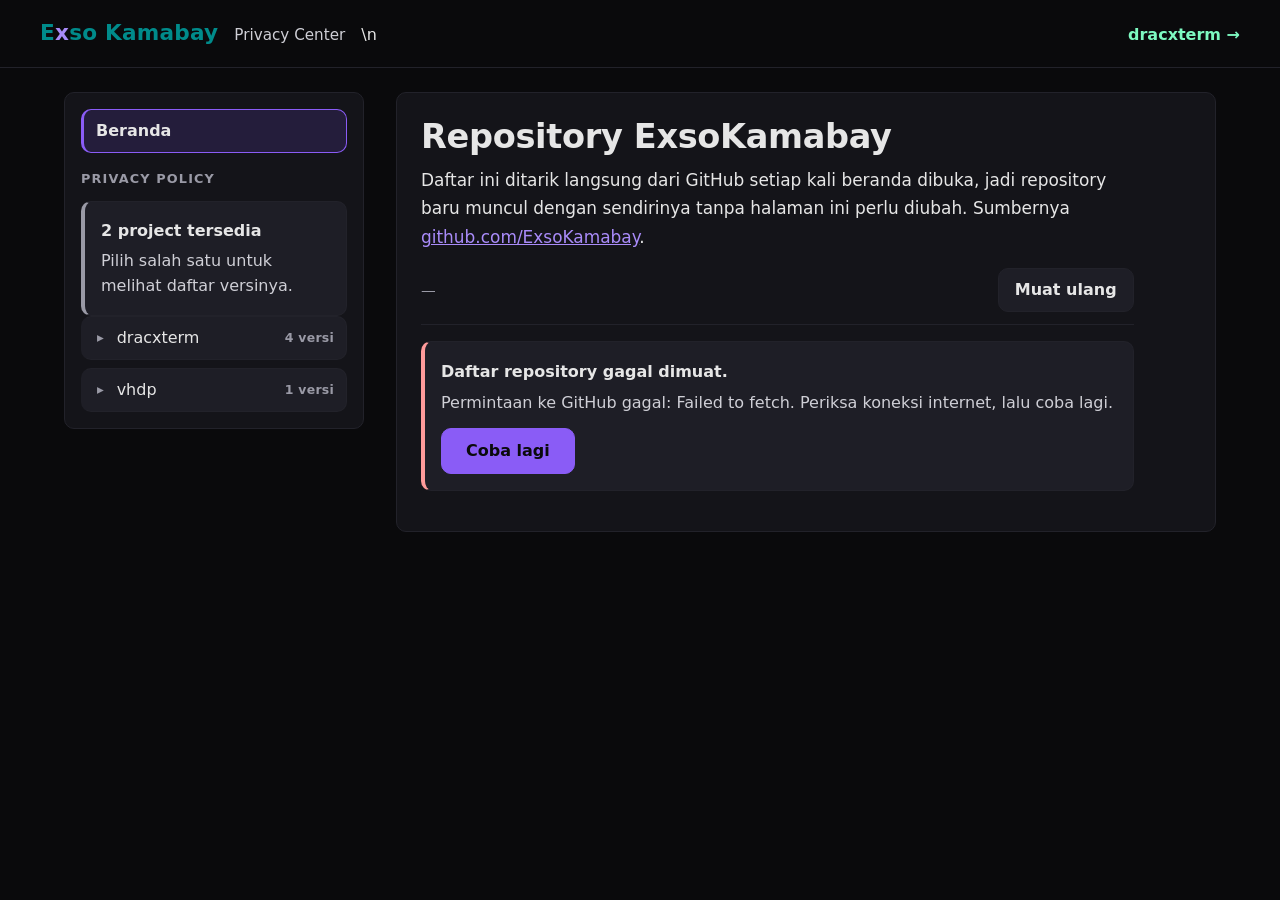
==== commit 5063e47d: "Link dracxterm landing page from site header" ====
--- a/index.html
+++ b/index.html
@@ -616,7 +616,7 @@
 <header class="site">
   <div class="head-inner">
     <p class="wordmark">E<span class="x">x</span>so Kamabay</p>
-    <p class="head-sub">Privacy Center</p>
+    <p class="head-sub">Privacy Center</p>\n    <a href="/dxterm/" aria-label="Visit the dracxterm Android Linux terminal page" style="margin-left:auto;color:#7df9c1;font-weight:800;text-decoration:none">dracxterm →</a>
   </div>
 </header>
 
